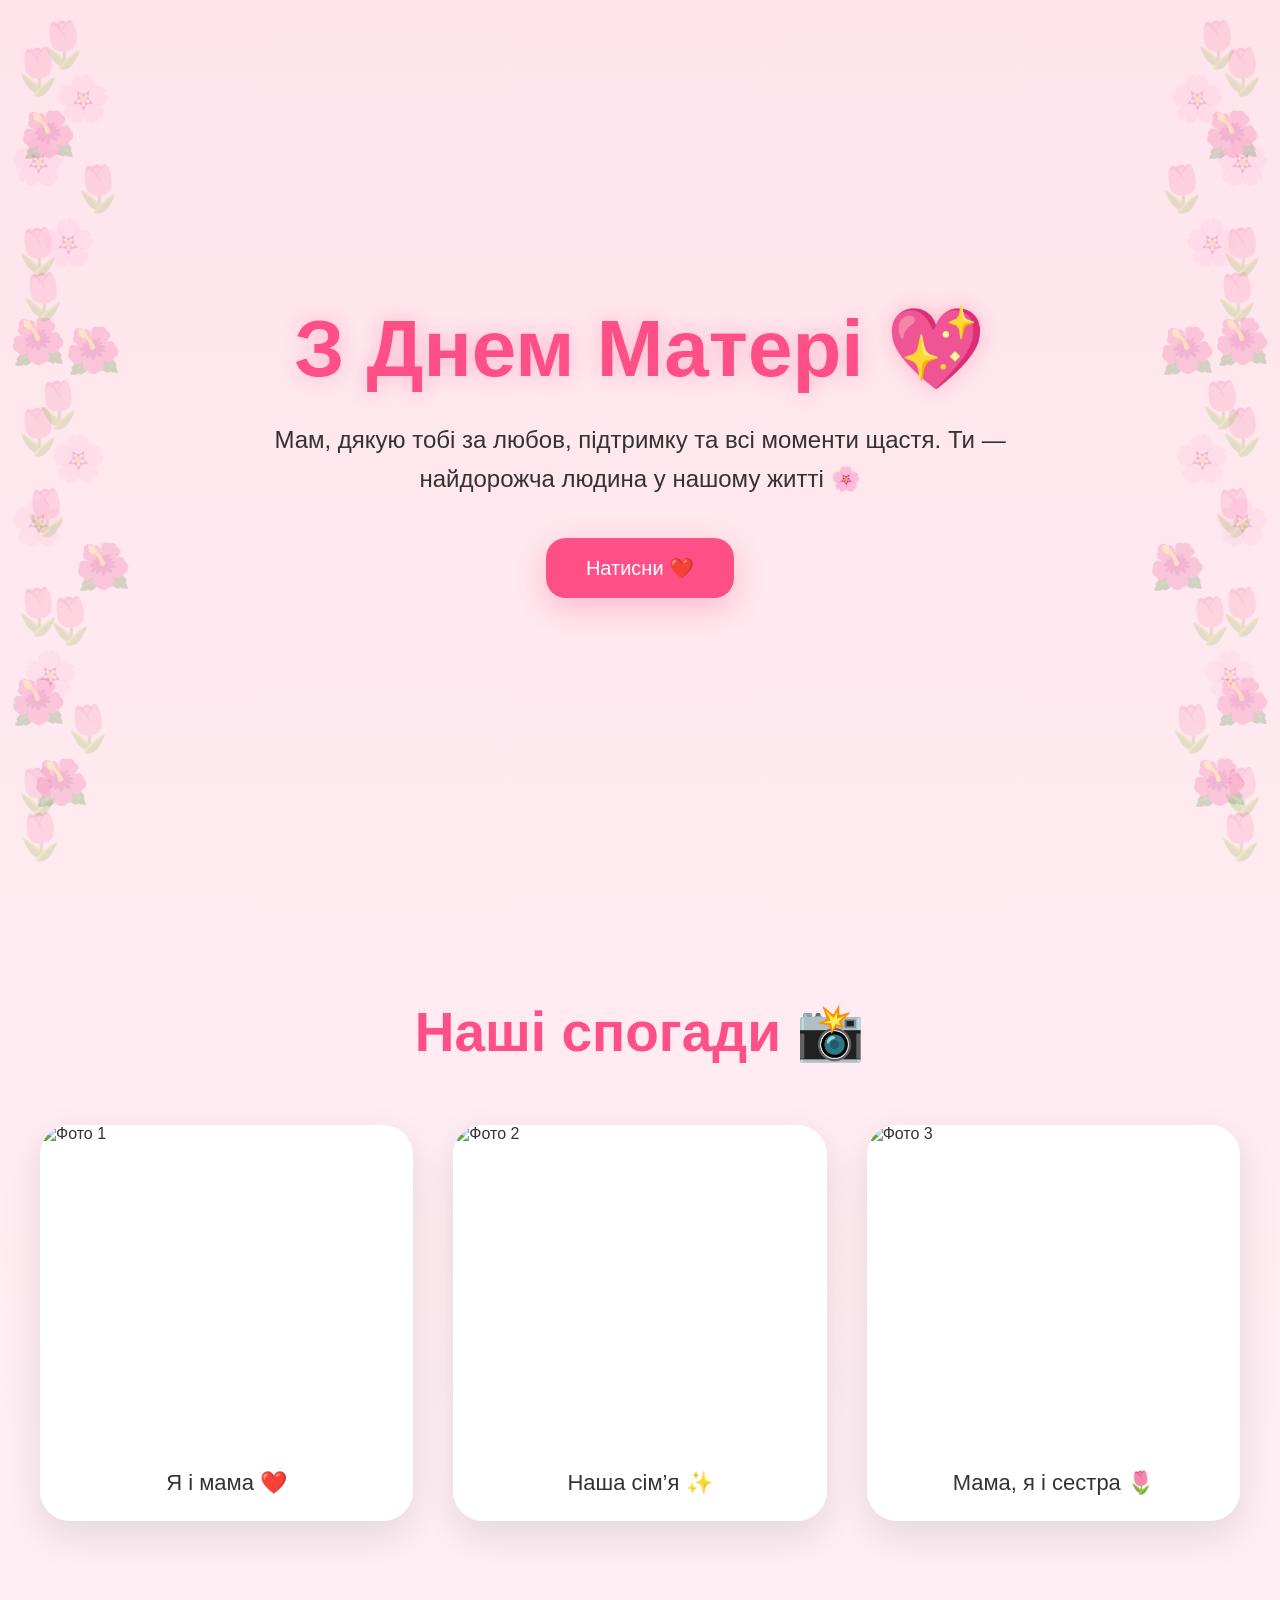
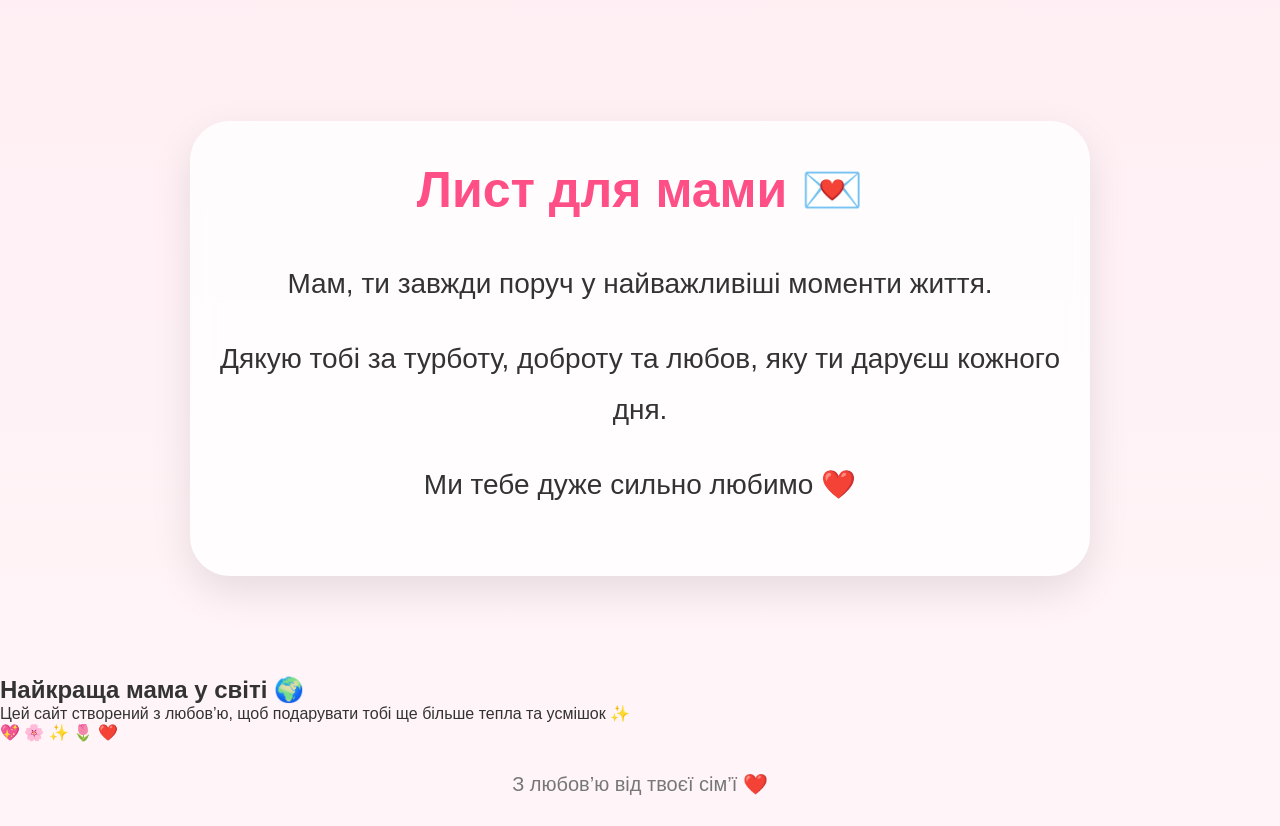
==== present.html @ 8fd6e7ab "first commit" ====
<!DOCTYPE html>
<html lang="uk">
<head>
    <meta charset="UTF-8">
    <meta name="viewport" content="width=device-width, initial-scale=1.0">
    <title>З Днем Матері ❤️</title>

    <style>
        * {
            margin: 0;
            padding: 0;
            box-sizing: border-box;
            font-family: Arial, sans-serif;
        }

        body {
            position: relative;
            background: linear-gradient(to bottom, #ffe4ec, #fff5f8);
            overflow-x: hidden;
            min-height: 100vh;
            color: #333;
        }

        header {
            min-height: 100vh;
            height: 100vh;
            display: flex;
            justify-content: center;
            align-items: center;
            flex-direction: column;
            text-align: center;
            padding: 20px;
            position: relative;
        }

        header h1 {
            font-size: clamp(42px, 10vw, 80px);
            color: #ff4f87;
            text-shadow: 0 0 20px rgba(255, 79, 135, 0.3);
            animation: glow 2s infinite alternate;
        }

        header p {
            width: 100%;
            margin-top: 25px;
            font-size: 24px;
            max-width: 800px;
            line-height: 1.6;
        }

        .btn {
            margin-top: 40px;
            padding: 18px 40px;
            border: none;
            border-radius: 20px;
            background: #ff4f87;
            color: white;
            font-size: 20px;
            cursor: pointer;
            transition: 0.3s;
            box-shadow: 0 10px 30px rgba(255, 79, 135, 0.3);
        }

        .btn:hover {
            transform: scale(1.05);
            background: #ff2d6f;
        }

        @keyframes glow {
            from {
                text-shadow: 0 0 20px rgba(255, 79, 135, 0.3);
            }
            to {
                text-shadow: 0 0 40px rgba(255, 79, 135, 0.8);
            }
        }

        .gallery {
            width: 100%;
            padding: 100px 40px;
        }

        .gallery h2 {
            text-align: center;
            font-size: 55px;
            color: #ff4f87;
            margin-bottom: 60px;
        }

        .photos {
            width: 100%;
            display: grid;
            grid-template-columns: repeat(auto-fit, minmax(240px, 1fr));
            gap: 40px;
        }

        .card {
            background: white;
            border-radius: 30px;
            overflow: hidden;
            box-shadow: 0 15px 40px rgba(0,0,0,0.1);
            transition: 0.5s;
        }

        .card:hover {
            transform: translateY(-10px) scale(1.03);
        }

        .card img {
            display: block;
            width: 100%;
            height: 320px;
            object-fit: cover;
            transition: 0.5s;
        }

        .card:hover img {
            transform: scale(1.08);
        }

        .caption {
            padding: 25px;
            text-align: center;
            font-size: 22px;
        }

        .letter {
            padding: 100px 20px;
            display: flex;
            justify-content: center;
        }

        .letter-box {
            width: 100%;
            background: rgba(255,255,255,0.8);
            backdrop-filter: blur(10px);
            border-radius: 40px;
            padding: 40px 25px;
            max-width: 900px;
            text-align: center;
            box-shadow: 0 15px 40px rgba(0,0,0,0.1);
        }

        .letter-box h2 {
            font-size: 50px;
            color: #ff4f87;
            margin-bottom: 40px;
        }

        .letter-box p {
            font-size: 28px;
            line-height: 1.8;
            margin-bottom: 25px;
        }

        footer {
            text-align: center;
            padding: 30px;
            font-size: 20px;
            color: #777;
        }

        .heart {
            position: fixed;
            top: -20px;
            color: #ff4f87;
            font-size: 20px;
            animation: fall linear forwards;
            z-index: 999;
        }

        @keyframes fall {
            to {
                transform: translateY(110vh);
                opacity: 0;
            }
        }

        html {
            scroll-behavior: smooth;
            -webkit-tap-highlight-color: transparent;
        }

        img {
            max-width: 100%;
        }

        button {
            touch-action: manipulation;
        }

        @media(max-width: 768px) {
            header h1 {
                font-size: 42px;
            }

            header p,
            .final p,
            .letter-box p {
                font-size: 18px;
                line-height: 1.7;
            }

            .final h2,
            .gallery h2,
            .letter-box h2 {
                font-size: 34px;
            }
        
            .gallery {
                padding: 70px 20px;
            }

            .card {
                border-radius: 24px;
            }

            .card img {
                height: 260px;
            }

            .btn {
                width: 100%;
                max-width: 320px;
                font-size: 18px;
                padding: 16px 20px;
            }

            .letter {
                padding: 60px 15px;
            }

            .final {
                padding: 80px 20px;
            }
        }
            .tulips {
            position: fixed;
            top: 0;
            left: 0;
            width: 100%;
            height: 100%;
            pointer-events: none;
            z-index: -1;
            overflow: hidden;
        }

        .tulip {
            position: absolute;
            font-size: 45px;
            opacity: 0.22;
            animation: float 6s ease-in-out infinite;
        }

        .left-tulips .tulip {
            left: 10px;
        }

        .right-tulips .tulip {
            right: 10px;
        }

        .t1 { top: 5%; }
        .t2 { top: 15%; }
        .t3 { top: 25%; }
        .t4 { top: 35%; }
        .t5 { top: 45%; }
        .t6 { top: 55%; }
        .t7 { top: 65%; }
        .t8 { top: 75%; }
        .t9 { top: 85%; }

        @keyframes float {
            0%, 100% {
                transform: translateY(0px) rotate(0deg);
            }
            50% {
                transform: translateY(-10px) rotate(3deg);
            }
        }

        @media(max-width: 768px) {
            .tulip {
                font-size: 28px;
                opacity: 0.16;
            }
        }
    </style>
</head>
<body>

    <div class="tulips left-tulips">
        <div class="tulip t1">🌷</div>
        <div class="tulip t2">🌸</div>
        <div class="tulip t3">🌷</div>
        <div class="tulip t4">🌺</div>
        <div class="tulip t5">🌷</div>
        <div class="tulip t6">🌸</div>
        <div class="tulip t7">🌷</div>
        <div class="tulip t8">🌺</div>
        <div class="tulip t9">🌷</div>

        <div class="tulip" style="top:2%; left:35px;">🌷</div>
        <div class="tulip" style="top:8%; left:55px;">🌸</div>
        <div class="tulip" style="top:12%; left:20px;">🌺</div>
        <div class="tulip" style="top:18%; left:70px;">🌷</div>
        <div class="tulip" style="top:24%; left:40px;">🌸</div>
        <div class="tulip" style="top:30%; left:15px;">🌷</div>
        <div class="tulip" style="top:36%; left:65px;">🌺</div>
        <div class="tulip" style="top:42%; left:30px;">🌷</div>
        <div class="tulip" style="top:48%; left:50px;">🌸</div>
        <div class="tulip" style="top:54%; left:18px;">🌷</div>
        <div class="tulip" style="top:60%; left:75px;">🌺</div>
        <div class="tulip" style="top:66%; left:42px;">🌷</div>
        <div class="tulip" style="top:72%; left:22px;">🌸</div>
        <div class="tulip" style="top:78%; left:60px;">🌷</div>
        <div class="tulip" style="top:84%; left:33px;">🌺</div>
        <div class="tulip" style="top:90%; left:12px;">🌷</div>
    </div>

    <div class="tulips right-tulips">
        <div class="tulip t1">🌷</div>
        <div class="tulip t2">🌸</div>
        <div class="tulip t3">🌷</div>
        <div class="tulip t4">🌺</div>
        <div class="tulip t5">🌷</div>
        <div class="tulip t6">🌸</div>
        <div class="tulip t7">🌷</div>
        <div class="tulip t8">🌺</div>
        <div class="tulip t9">🌷</div>

        <div class="tulip" style="top:2%; right:35px;">🌷</div>
        <div class="tulip" style="top:8%; right:55px;">🌸</div>
        <div class="tulip" style="top:12%; right:20px;">🌺</div>
        <div class="tulip" style="top:18%; right:70px;">🌷</div>
        <div class="tulip" style="top:24%; right:40px;">🌸</div>
        <div class="tulip" style="top:30%; right:15px;">🌷</div>
        <div class="tulip" style="top:36%; right:65px;">🌺</div>
        <div class="tulip" style="top:42%; right:30px;">🌷</div>
        <div class="tulip" style="top:48%; right:50px;">🌸</div>
        <div class="tulip" style="top:54%; right:18px;">🌷</div>
        <div class="tulip" style="top:60%; right:75px;">🌺</div>
        <div class="tulip" style="top:66%; right:42px;">🌷</div>
        <div class="tulip" style="top:72%; right:22px;">🌸</div>
        <div class="tulip" style="top:78%; right:60px;">🌷</div>
        <div class="tulip" style="top:84%; right:33px;">🌺</div>
        <div class="tulip" style="top:90%; right:12px;">🌷</div>
    </div>

    <header>
        <h1>З Днем Матері 💖</h1>

        <p>
            Мам, дякую тобі за любов, підтримку та всі моменти щастя.
            Ти — найдорожча людина у нашому житті 🌸
        </p>

        <button class="btn" onclick="showMessage()">
            Натисни ❤️
        </button>
    </header>

    <section class="gallery">
        <h2>Наші спогади 📸</h2>

        <div class="photos">
            <div class="card">
                <img src="photo1.jpg" alt="Фото 1">
                <div class="caption">Я і мама ❤️</div>
            </div>

            <div class="card">
                <img src="photo2.jpg" alt="Фото 2">
                <div class="caption">Наша сім’я ✨</div>
            </div>

            <div class="card">
                <img src="photo3.jpg" alt="Фото 3">
                <div class="caption">Мама, я і сестра 🌷</div>
            </div>
        </div>
    </section>

    <section class="letter">
        <div class="letter-box">
            <h2>Лист для мами 💌</h2>

            <p>
                Мам, ти завжди поруч у найважливіші моменти життя.
            </p>

            <p>
                Дякую тобі за турботу, доброту та любов,
                яку ти даруєш кожного дня.
            </p>

            <p>
                Ми тебе дуже сильно любимо ❤️
            </p>
        </div>
    </section>

    <section class="final">
        <h2>Найкраща мама у світі 🌍</h2>

        <p>
            Цей сайт створений з любов’ю,
            щоб подарувати тобі ще більше тепла та усмішок ✨
        </p>

        <div class="hearts">
            💖 🌸 ✨ 🌷 ❤️
        </div>
    </section>

        <footer>
        З любов’ю від твоєї сім’ї ❤️
    </footer>

    <script>
        function showMessage() {
            alert('Мамо, ми тебе дуже любимо ❤️');
        }

        function createHeart() {
            const heart = document.createElement('div');
            heart.classList.add('heart');
            heart.innerHTML = '💖';

            heart.style.left = Math.random() * window.innerWidth + 'px';
            heart.style.animationDuration = 3 + Math.random() * 4 + 's';
            heart.style.fontSize = 15 + Math.random() * 30 + 'px';

            document.body.appendChild(heart);

            setTimeout(() => {
                heart.remove();
            }, 7000);
        }

        setInterval(createHeart, 300);
    </script>

</body>
</html>
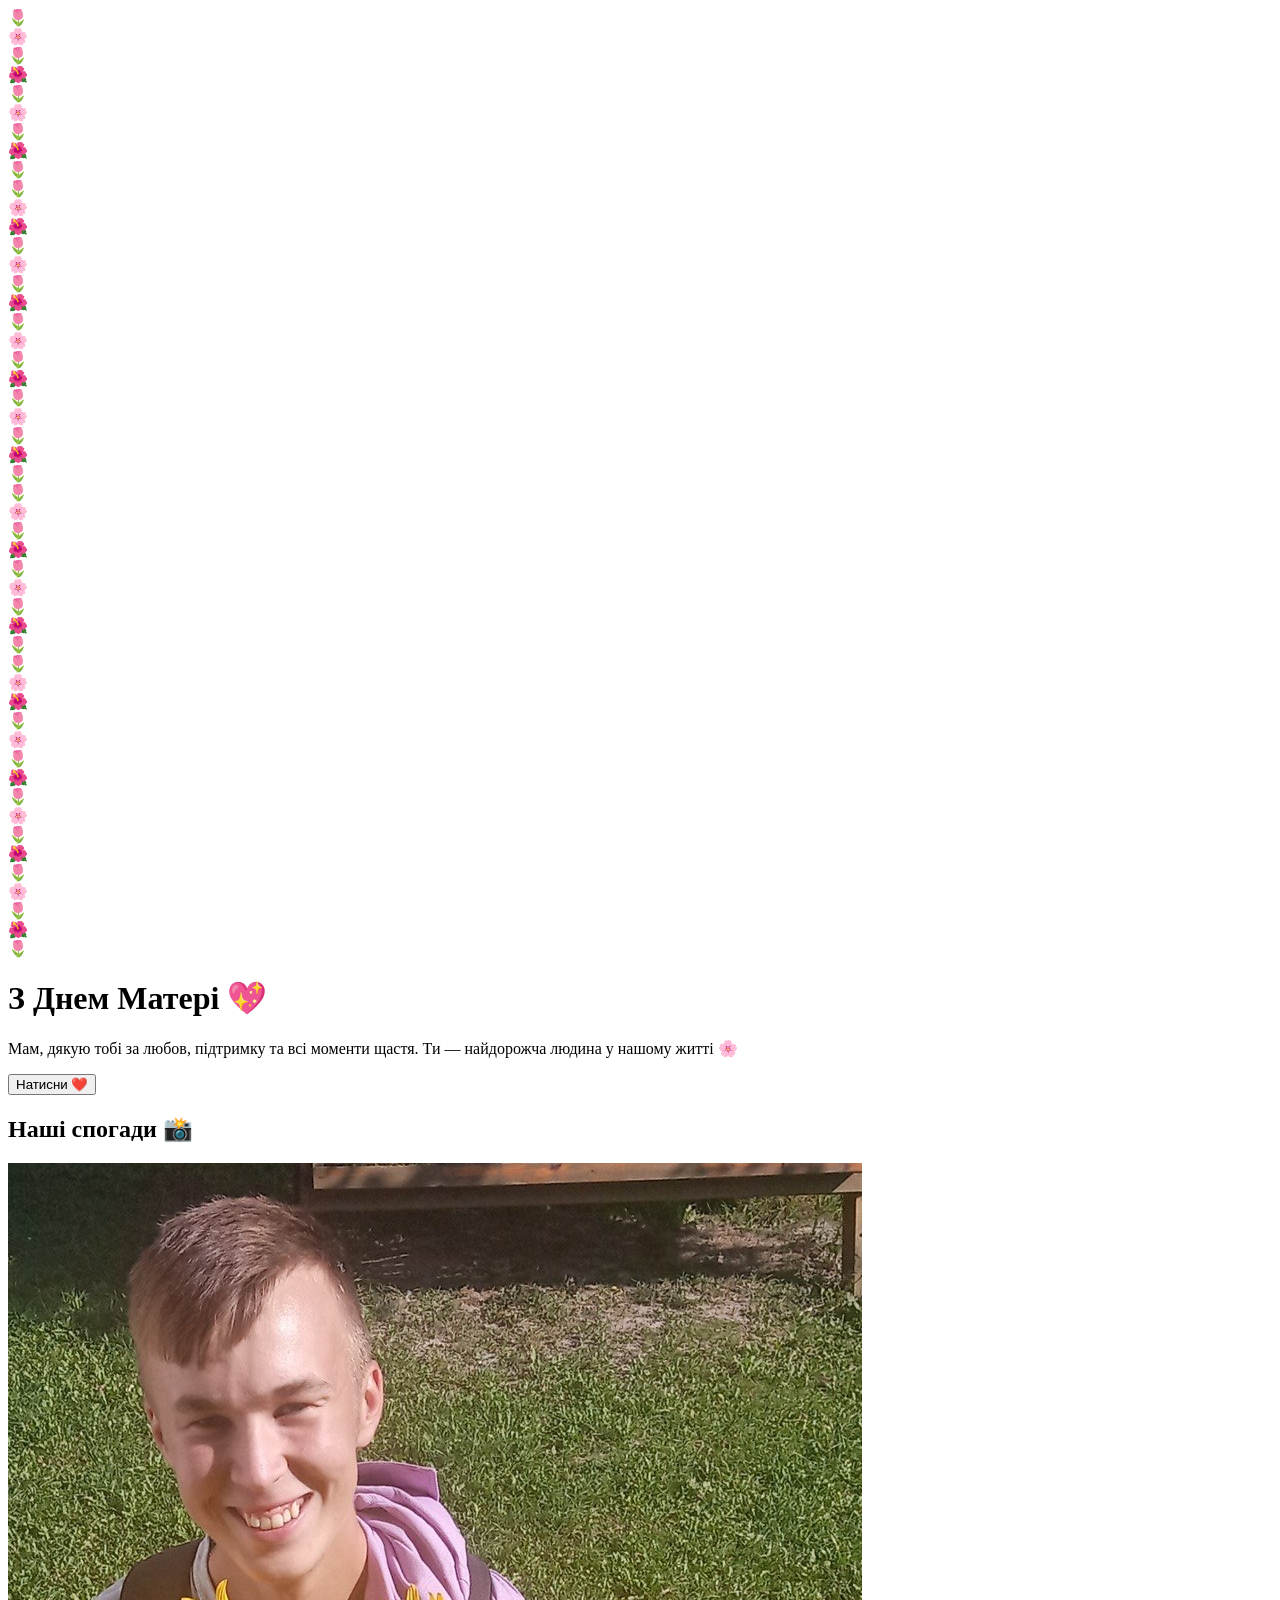
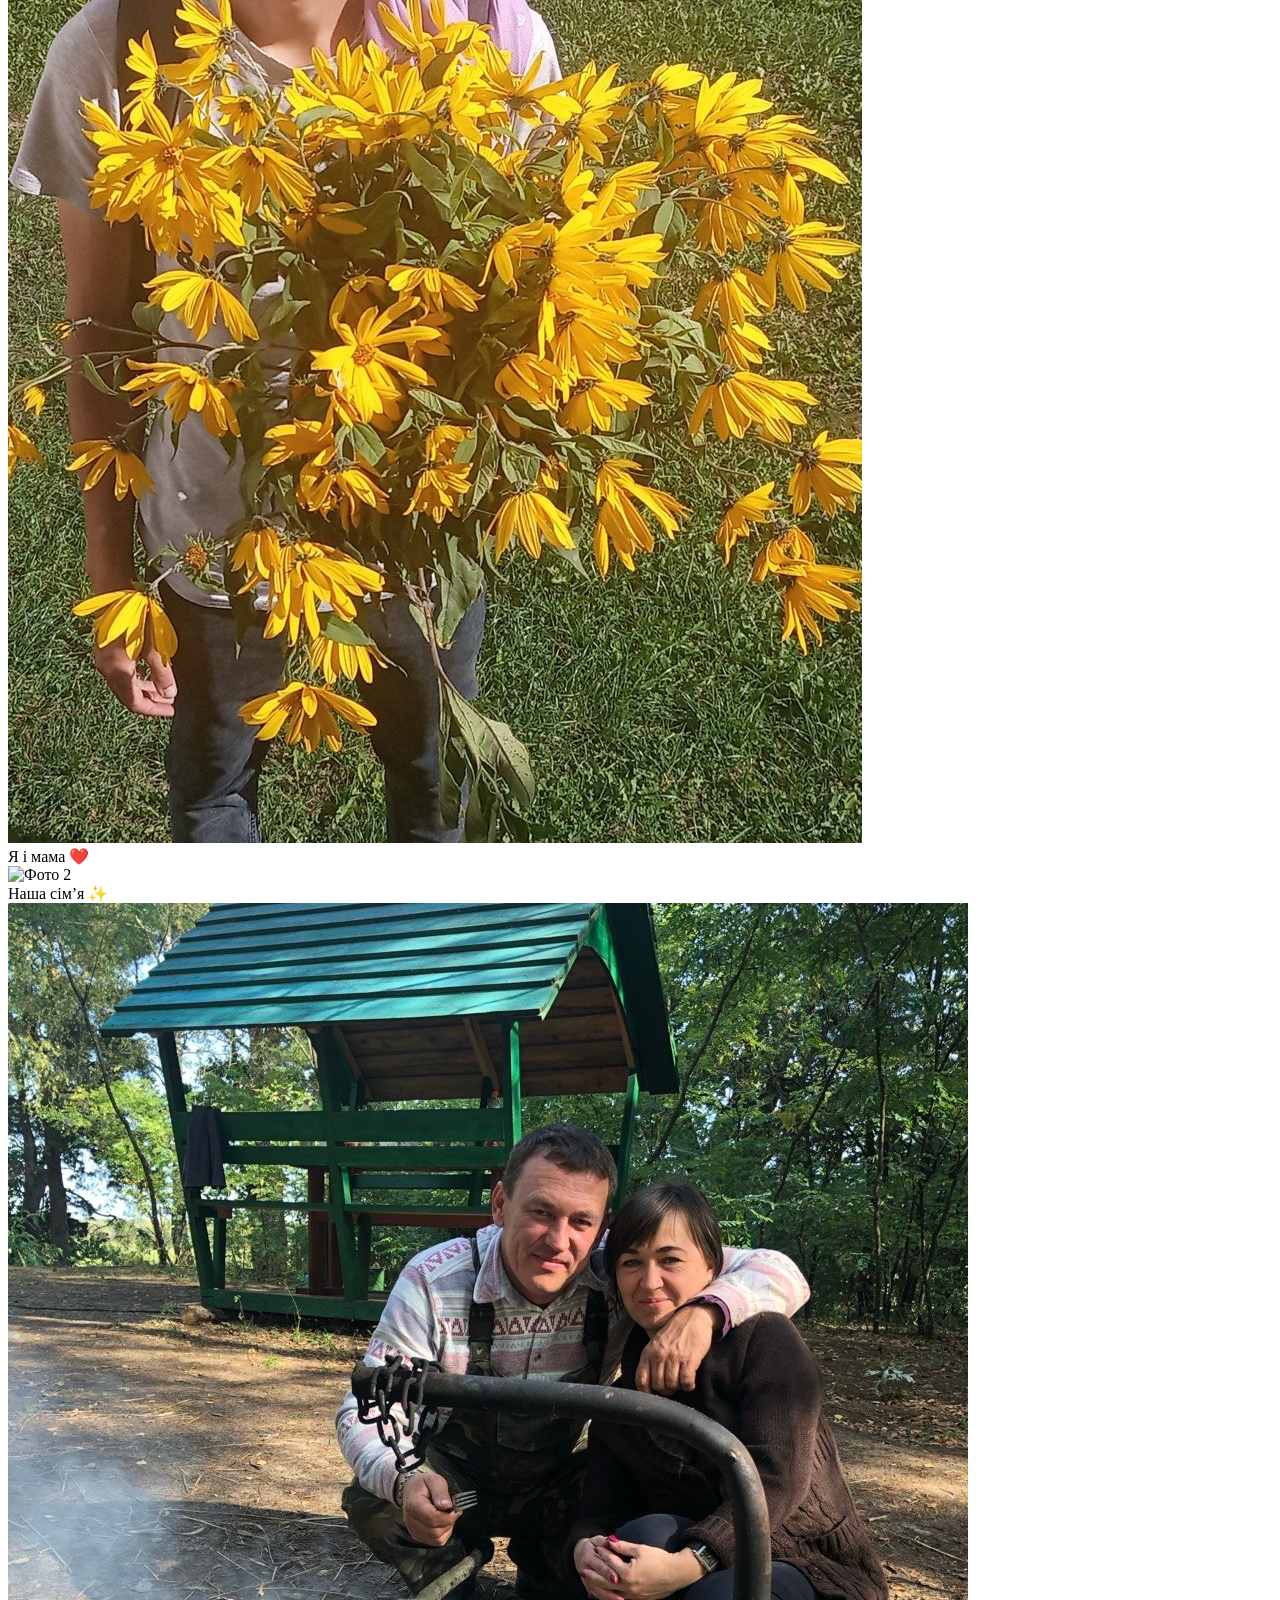
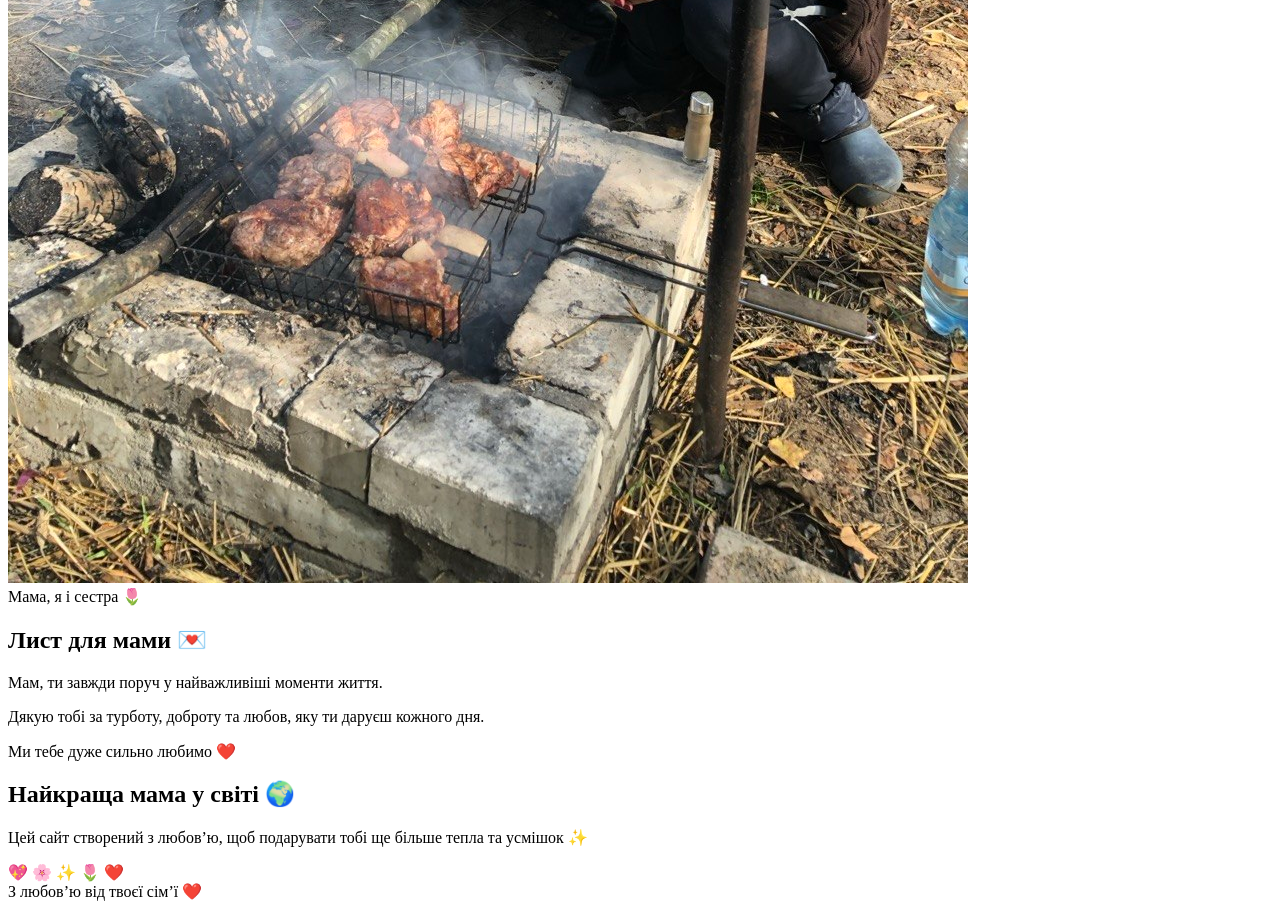
==== commit f24e6f57: "Add files via upload" ====
--- a/present.html
+++ b/present.html
@@ -5,287 +5,6 @@
     <meta name="viewport" content="width=device-width, initial-scale=1.0">
     <title>З Днем Матері ❤️</title>
 
-    <style>
-        * {
-            margin: 0;
-            padding: 0;
-            box-sizing: border-box;
-            font-family: Arial, sans-serif;
-        }
-
-        body {
-            position: relative;
-            background: linear-gradient(to bottom, #ffe4ec, #fff5f8);
-            overflow-x: hidden;
-            min-height: 100vh;
-            color: #333;
-        }
-
-        header {
-            min-height: 100vh;
-            height: 100vh;
-            display: flex;
-            justify-content: center;
-            align-items: center;
-            flex-direction: column;
-            text-align: center;
-            padding: 20px;
-            position: relative;
-        }
-
-        header h1 {
-            font-size: clamp(42px, 10vw, 80px);
-            color: #ff4f87;
-            text-shadow: 0 0 20px rgba(255, 79, 135, 0.3);
-            animation: glow 2s infinite alternate;
-        }
-
-        header p {
-            width: 100%;
-            margin-top: 25px;
-            font-size: 24px;
-            max-width: 800px;
-            line-height: 1.6;
-        }
-
-        .btn {
-            margin-top: 40px;
-            padding: 18px 40px;
-            border: none;
-            border-radius: 20px;
-            background: #ff4f87;
-            color: white;
-            font-size: 20px;
-            cursor: pointer;
-            transition: 0.3s;
-            box-shadow: 0 10px 30px rgba(255, 79, 135, 0.3);
-        }
-
-        .btn:hover {
-            transform: scale(1.05);
-            background: #ff2d6f;
-        }
-
-        @keyframes glow {
-            from {
-                text-shadow: 0 0 20px rgba(255, 79, 135, 0.3);
-            }
-            to {
-                text-shadow: 0 0 40px rgba(255, 79, 135, 0.8);
-            }
-        }
-
-        .gallery {
-            width: 100%;
-            padding: 100px 40px;
-        }
-
-        .gallery h2 {
-            text-align: center;
-            font-size: 55px;
-            color: #ff4f87;
-            margin-bottom: 60px;
-        }
-
-        .photos {
-            width: 100%;
-            display: grid;
-            grid-template-columns: repeat(auto-fit, minmax(240px, 1fr));
-            gap: 40px;
-        }
-
-        .card {
-            background: white;
-            border-radius: 30px;
-            overflow: hidden;
-            box-shadow: 0 15px 40px rgba(0,0,0,0.1);
-            transition: 0.5s;
-        }
-
-        .card:hover {
-            transform: translateY(-10px) scale(1.03);
-        }
-
-        .card img {
-            display: block;
-            width: 100%;
-            height: 320px;
-            object-fit: cover;
-            transition: 0.5s;
-        }
-
-        .card:hover img {
-            transform: scale(1.08);
-        }
-
-        .caption {
-            padding: 25px;
-            text-align: center;
-            font-size: 22px;
-        }
-
-        .letter {
-            padding: 100px 20px;
-            display: flex;
-            justify-content: center;
-        }
-
-        .letter-box {
-            width: 100%;
-            background: rgba(255,255,255,0.8);
-            backdrop-filter: blur(10px);
-            border-radius: 40px;
-            padding: 40px 25px;
-            max-width: 900px;
-            text-align: center;
-            box-shadow: 0 15px 40px rgba(0,0,0,0.1);
-        }
-
-        .letter-box h2 {
-            font-size: 50px;
-            color: #ff4f87;
-            margin-bottom: 40px;
-        }
-
-        .letter-box p {
-            font-size: 28px;
-            line-height: 1.8;
-            margin-bottom: 25px;
-        }
-
-        footer {
-            text-align: center;
-            padding: 30px;
-            font-size: 20px;
-            color: #777;
-        }
-
-        .heart {
-            position: fixed;
-            top: -20px;
-            color: #ff4f87;
-            font-size: 20px;
-            animation: fall linear forwards;
-            z-index: 999;
-        }
-
-        @keyframes fall {
-            to {
-                transform: translateY(110vh);
-                opacity: 0;
-            }
-        }
-
-        html {
-            scroll-behavior: smooth;
-            -webkit-tap-highlight-color: transparent;
-        }
-
-        img {
-            max-width: 100%;
-        }
-
-        button {
-            touch-action: manipulation;
-        }
-
-        @media(max-width: 768px) {
-            header h1 {
-                font-size: 42px;
-            }
-
-            header p,
-            .final p,
-            .letter-box p {
-                font-size: 18px;
-                line-height: 1.7;
-            }
-
-            .final h2,
-            .gallery h2,
-            .letter-box h2 {
-                font-size: 34px;
-            }
-        
-            .gallery {
-                padding: 70px 20px;
-            }
-
-            .card {
-                border-radius: 24px;
-            }
-
-            .card img {
-                height: 260px;
-            }
-
-            .btn {
-                width: 100%;
-                max-width: 320px;
-                font-size: 18px;
-                padding: 16px 20px;
-            }
-
-            .letter {
-                padding: 60px 15px;
-            }
-
-            .final {
-                padding: 80px 20px;
-            }
-        }
-            .tulips {
-            position: fixed;
-            top: 0;
-            left: 0;
-            width: 100%;
-            height: 100%;
-            pointer-events: none;
-            z-index: -1;
-            overflow: hidden;
-        }
-
-        .tulip {
-            position: absolute;
-            font-size: 45px;
-            opacity: 0.22;
-            animation: float 6s ease-in-out infinite;
-        }
-
-        .left-tulips .tulip {
-            left: 10px;
-        }
-
-        .right-tulips .tulip {
-            right: 10px;
-        }
-
-        .t1 { top: 5%; }
-        .t2 { top: 15%; }
-        .t3 { top: 25%; }
-        .t4 { top: 35%; }
-        .t5 { top: 45%; }
-        .t6 { top: 55%; }
-        .t7 { top: 65%; }
-        .t8 { top: 75%; }
-        .t9 { top: 85%; }
-
-        @keyframes float {
-            0%, 100% {
-                transform: translateY(0px) rotate(0deg);
-            }
-            50% {
-                transform: translateY(-10px) rotate(3deg);
-            }
-        }
-
-        @media(max-width: 768px) {
-            .tulip {
-                font-size: 28px;
-                opacity: 0.16;
-            }
-        }
-    </style>
 </head>
 <body>
 
@@ -417,29 +136,6 @@
         З любов’ю від твоєї сім’ї ❤️
     </footer>
 
-    <script>
-        function showMessage() {
-            alert('Мамо, ми тебе дуже любимо ❤️');
-        }
-
-        function createHeart() {
-            const heart = document.createElement('div');
-            heart.classList.add('heart');
-            heart.innerHTML = '💖';
-
-            heart.style.left = Math.random() * window.innerWidth + 'px';
-            heart.style.animationDuration = 3 + Math.random() * 4 + 's';
-            heart.style.fontSize = 15 + Math.random() * 30 + 'px';
-
-            document.body.appendChild(heart);
-
-            setTimeout(() => {
-                heart.remove();
-            }, 7000);
-        }
-
-        setInterval(createHeart, 300);
-    </script>
 
 </body>
 </html>
